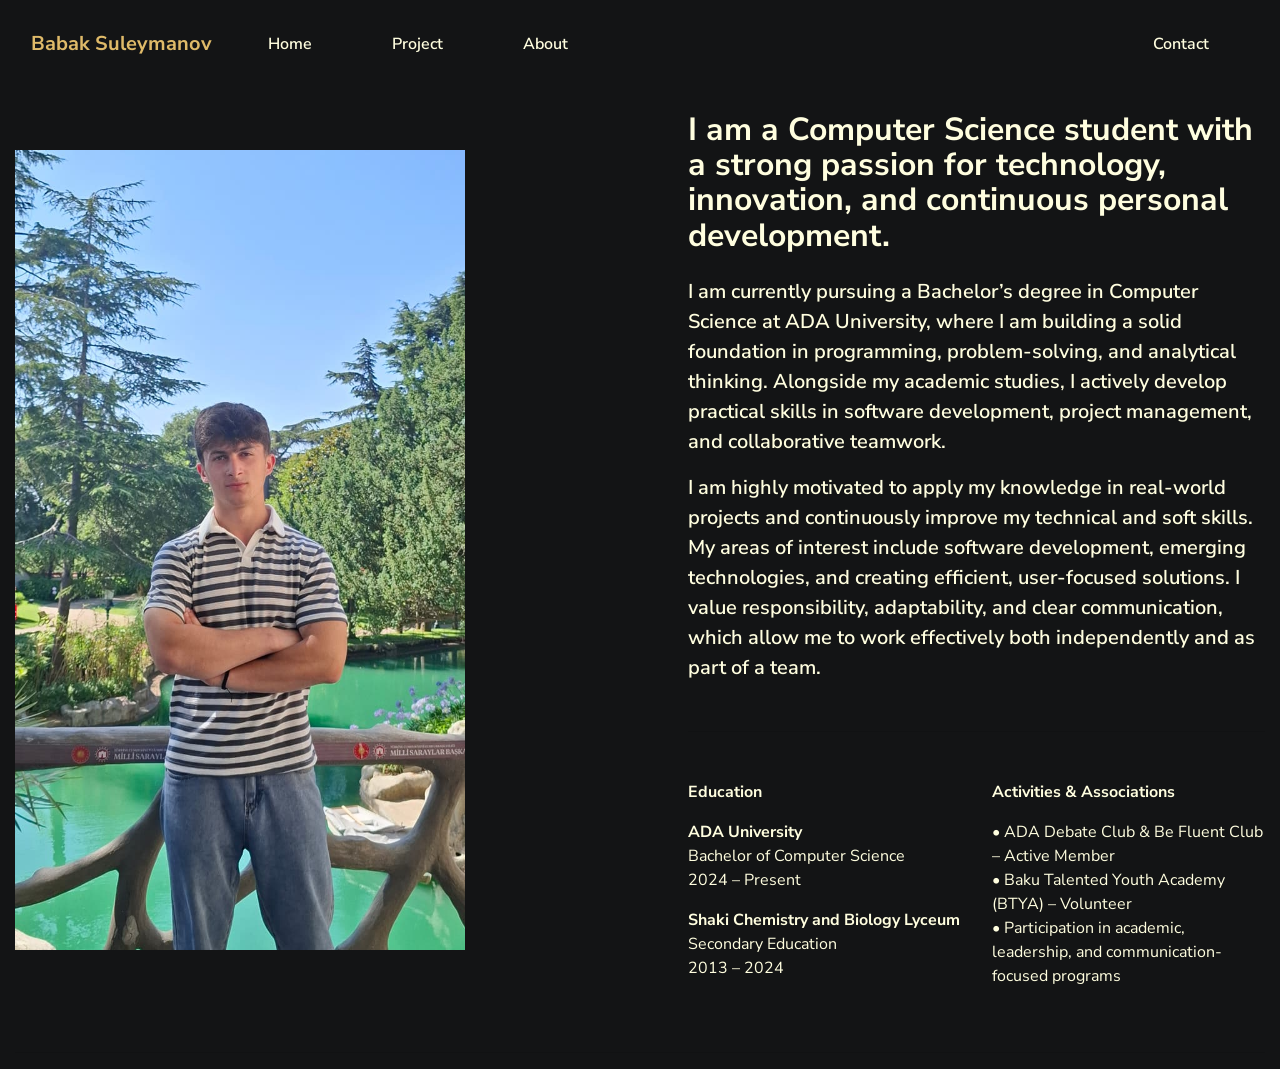
==== about.html @ dadc3ca7 "first commit" ====
<!DOCTYPE html>
<html lang="en">

<head>
    <meta charset="utf-8">
    <meta name="viewport" content="width=device-width, initial-scale=1, shrink-to-fit=no">
    <meta http-equiv="X-UA-Compatible" content="ie=edge">
    <meta name="description" content="Free minimal portfolio web site template,minmal portfolio,porfolio,bootstrap template,html template,photography " />
    <title>Home - Free Minimal portfolio template.Art Studio template.</title>
    <link href="https://fonts.googleapis.com/css?family=Nunito+Sans:300,400,600,700,800,900&display=swap" rel="stylesheet">
    <link rel="stylesheet" href="assets/css/main.min.css">
    <link rel="stylesheet" href="assets/css/rtl.css">
</head>

<body>
    <div class="nav-main">
        <div class="container">
            <nav class="navbar navbar-expand-lg navbar-light">
                <a class="navbar-brand font-weight-bold" href="index.html">Babak Suleymanov</a>
                <button class="navbar-toggler" type="button" data-toggle="collapse" data-target="#navbarNav" aria-controls="navbarNav" aria-expanded="false" aria-label="Toggle navigation">
                    <span class="navbar-toggler-icon"></span>
                </button>
                <div class="collapse navbar-collapse" id="navbarNav">
                    <ul class="navbar-nav">
                        <li class="nav-item">
                            <a class="nav-link" href="index.html">Home</a>
                        </li>
                        <li class="nav-item">
                            <a class="nav-link" href="project.html">Project</a>
                        </li>

                        <li class="nav-item">
                            <a class="nav-link" href="about.html">About</a>
                        </li>
                    </ul>

                    <ul class="navbar-nav ml-auto">


                        <li class="nav-item">
                            <a class="nav-link" href="contact.html">Contact</a>
                        </li>
                    </ul>
                </div>
            </nav>
            <!--end:Nav -->
        </div>
    </div>
    <!--end:Navigation -->
    <main role="main">
        <section class="pt-4">
            <div class="container">
                <div class="row d-flex align-items-center">
                    <div class="col-md-6">
                      <figure>
    <img 
        src="assets/img/1.png" 
        alt="" 
        class="img-fluid"
        style="height:800px !important;"
    >
</figure>

                    </div>
                    <!-- end:col -->
                    <div class="col-md-6 pl-lg-5 pl-md-5">
                      <h2>
    I am a Computer Science student with a strong passion for technology, innovation,
    and continuous personal development.
</h2>

<p class="lead mt-4">
    I am currently pursuing a Bachelor’s degree in Computer Science at ADA University,
    where I am building a solid foundation in programming, problem-solving, and analytical thinking.
    Alongside my academic studies, I actively develop practical skills in software development,
    project management, and collaborative teamwork.
</p>

<p class="lead">
    I am highly motivated to apply my knowledge in real-world projects and continuously improve
    my technical and soft skills. My areas of interest include software development,
    emerging technologies, and creating efficient, user-focused solutions.
    I value responsibility, adaptability, and clear communication, which allow me to
    work effectively both independently and as part of a team.
</p>

<hr class="mt-5">

<div class="row mt-5">
    <div class="col-md-6">
        <p>
            <strong>Education</strong>
        </p>

        <p>
            <strong>ADA University</strong>
            <br>Bachelor of Computer Science
            <br>2024 – Present
        </p>

        <p>
            <strong>Shaki Chemistry and Biology Lyceum</strong>
            <br>Secondary Education
            <br>2013 – 2024
        </p>
    </div>

    <div class="col-md-6">
        <p>
            <strong>Activities & Associations</strong>
        </p>

        <p>
            • ADA Debate Club & Be Fluent Club – Active Member<br>
            • Baku Talented Youth Academy (BTYA) – Volunteer<br>
            • Participation in academic, leadership, and communication-focused programs
        </p>
    </div>
</div>

                    </div>
                    <!-- end:col -->
                </div>
                <hr class="mt-5">
            </div>
        </section>
    </main>
    <script src="assets/js/main.min.js"></script>
</body>

</html>
---- assets/css/rtl.css ----
/* line 5, src/assets/scss/rtl.scss */
.jumbotron {
  direction: ltr;
  text-align: left;
  margin: 0 2em 0 1em;
  padding-right: 1em;
  margin: 0 !important;
}

/*# sourceMappingURL=../../../scss */
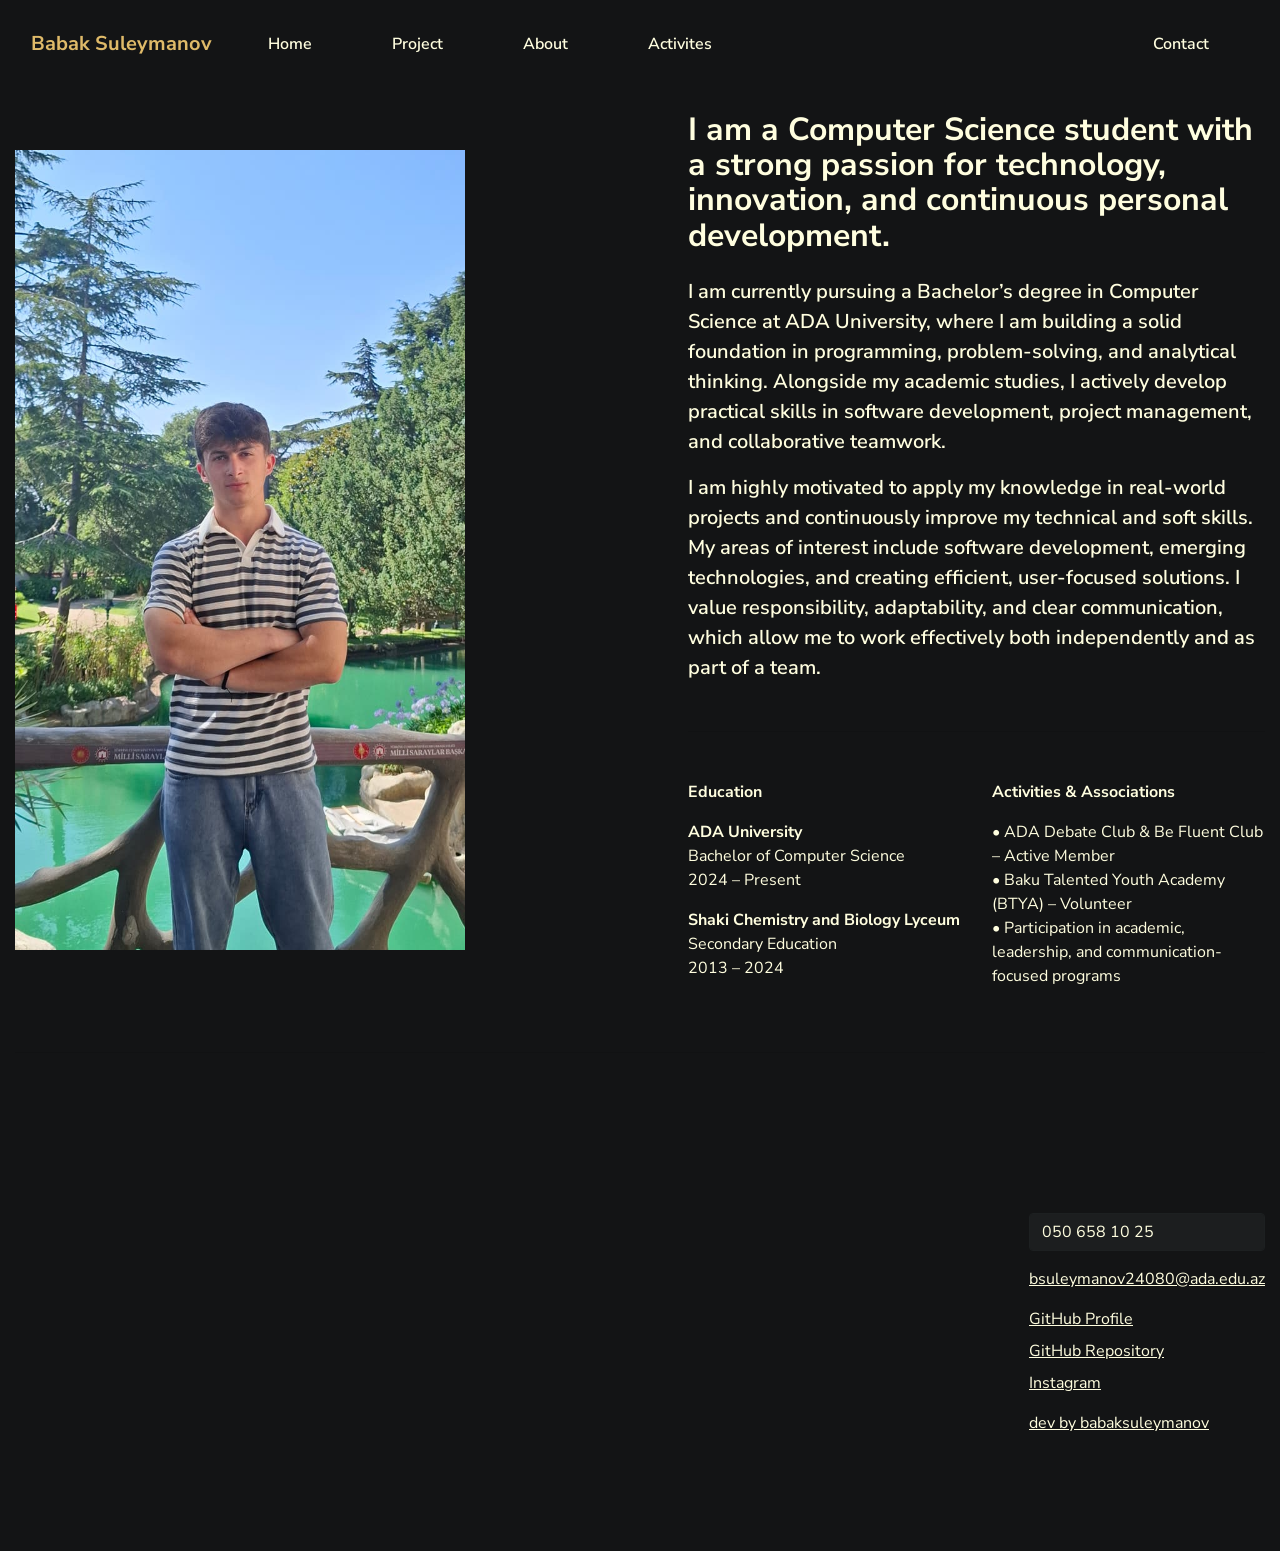
==== commit 859eea9a: "Footer with github profile and repositery links" ====
--- a/about.html
+++ b/about.html
@@ -31,6 +31,9 @@
 
                         <li class="nav-item">
                             <a class="nav-link" href="about.html">About</a>
+                        </li>
+                        <li class="nav-item">
+                            <a class="nav-link" href="activites.html">Activites</a>
                         </li>
                     </ul>
 
@@ -125,6 +128,52 @@
             </div>
         </section>
     </main>
+    <footer class="position-relative">
+        <div class="container">
+            <div class="row">
+                <div class="col-lg-auto ml-lg-auto mt-4">
+                    <ul class="list-unstyled footer-link">
+                        <li class="mb-3">
+                            <input 
+                                type="tel"
+                                class="form-control"
+                                id="phone"
+                                name="phone"
+                                value="050 658 10 25"
+                            >
+                        </li>
+                        <li class="mb-3">
+                            <a href="mailto:bsuleymanov24080@ada.edu.az">
+                                <span style="text-decoration: underline;">
+                                    bsuleymanov24080@ada.edu.az
+                                </span>
+                            </a>
+                        </li>
+                        <li class="mb-2">
+                            <a href="https://github.com/Suleymanov23">
+                                GitHub Profile
+                            </a>
+                        </li>
+                        <li class="mb-2">
+                            <a href="https://github.com/Suleymanov23/Portfolio-Babak">
+                                GitHub Repository
+                            </a>
+                        </li>
+                        <li class="mb-2">
+                            <a href="https://www.instagram.com/suleymanoff_babek?igsh=MWc5OXE3MHc4YWZpMw==">
+                                Instagram
+                            </a>
+                        </li>
+                        <li class="mt-3">
+                            <a href="">
+                                dev by babaksuleymanov
+                            </a>
+                        </li>
+                    </ul>
+                </div>
+            </div>
+        </div>
+    </footer>
     <script src="assets/js/main.min.js"></script>
 </body>
 
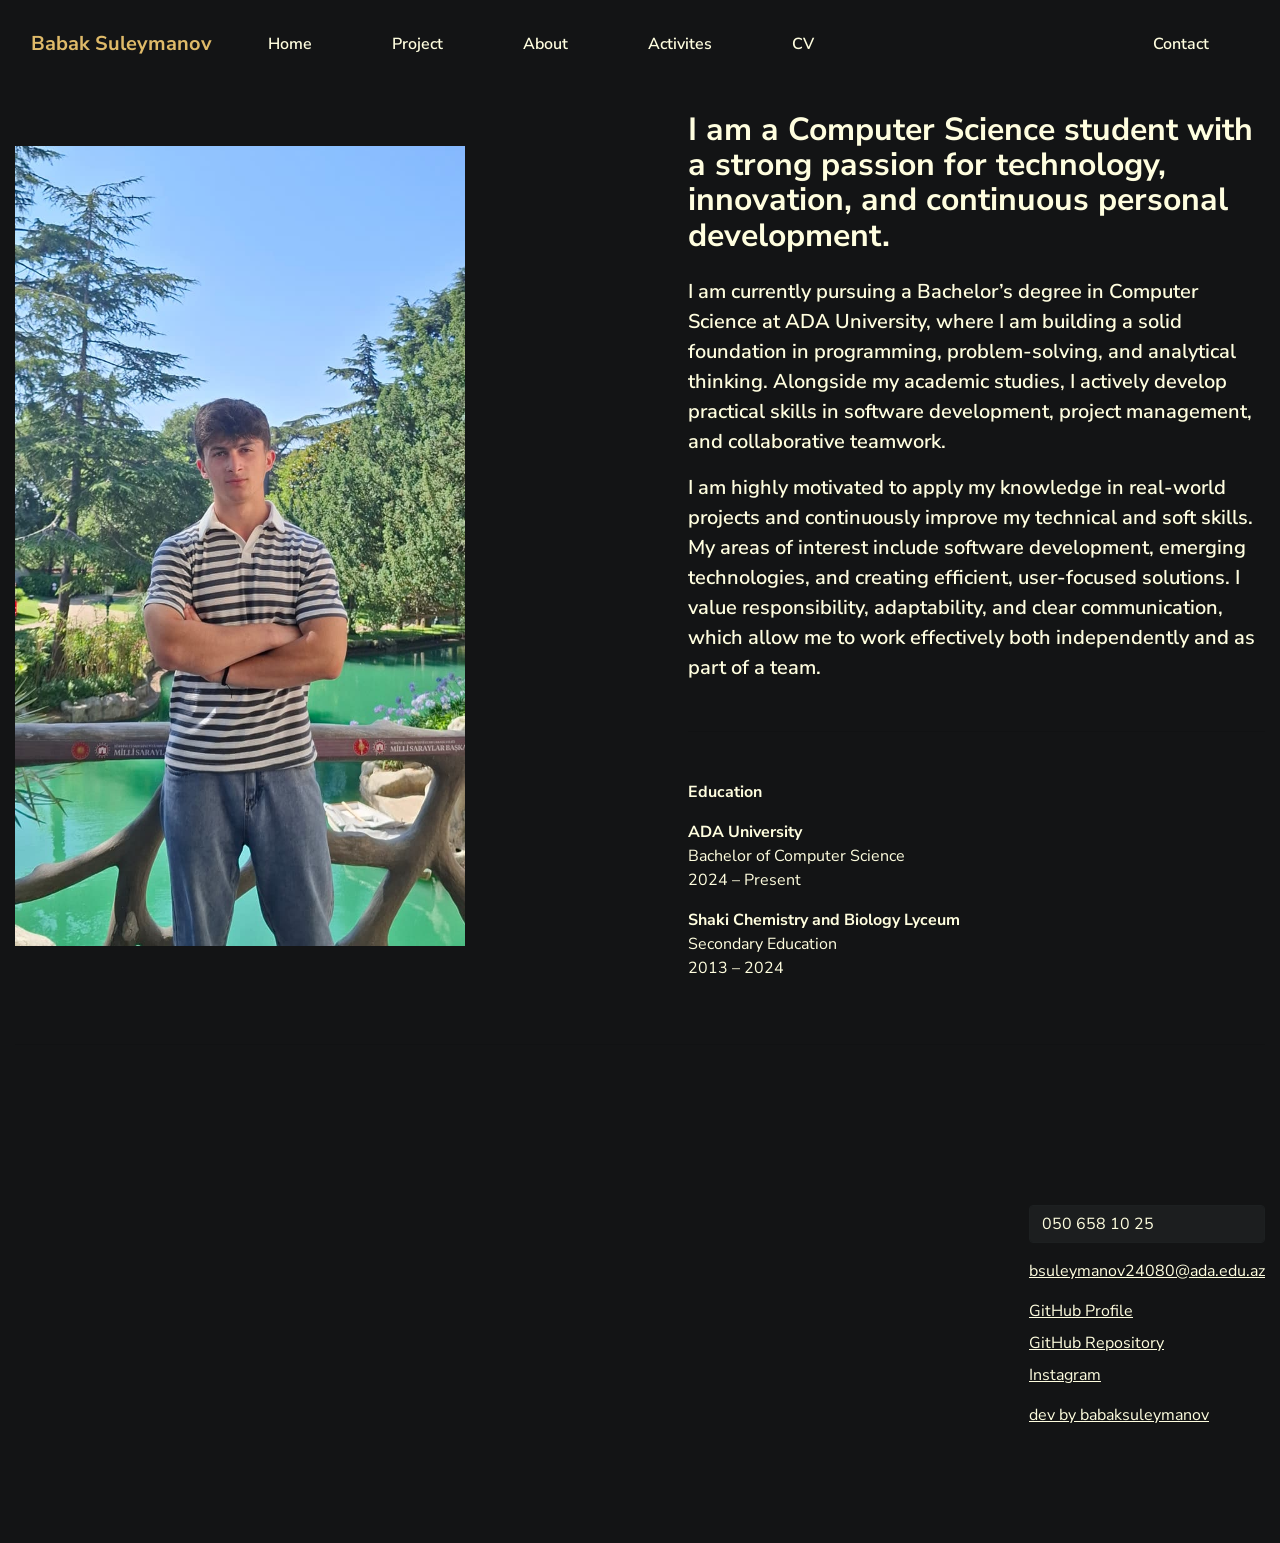
==== commit a4644b0d: "Add CV page and update portfolio: remove old activities, add CV nav link Agent-Logs-Url: https://git" ====
--- a/about.html
+++ b/about.html
@@ -34,6 +34,9 @@
                         </li>
                         <li class="nav-item">
                             <a class="nav-link" href="activites.html">Activites</a>
+                        </li>
+                        <li class="nav-item">
+                            <a class="nav-link" href="cv.html">CV</a>
                         </li>
                     </ul>
 
@@ -107,18 +110,6 @@
             <br>2013 – 2024
         </p>
     </div>
-
-    <div class="col-md-6">
-        <p>
-            <strong>Activities & Associations</strong>
-        </p>
-
-        <p>
-            • ADA Debate Club & Be Fluent Club – Active Member<br>
-            • Baku Talented Youth Academy (BTYA) – Volunteer<br>
-            • Participation in academic, leadership, and communication-focused programs
-        </p>
-    </div>
 </div>
 
                     </div>
